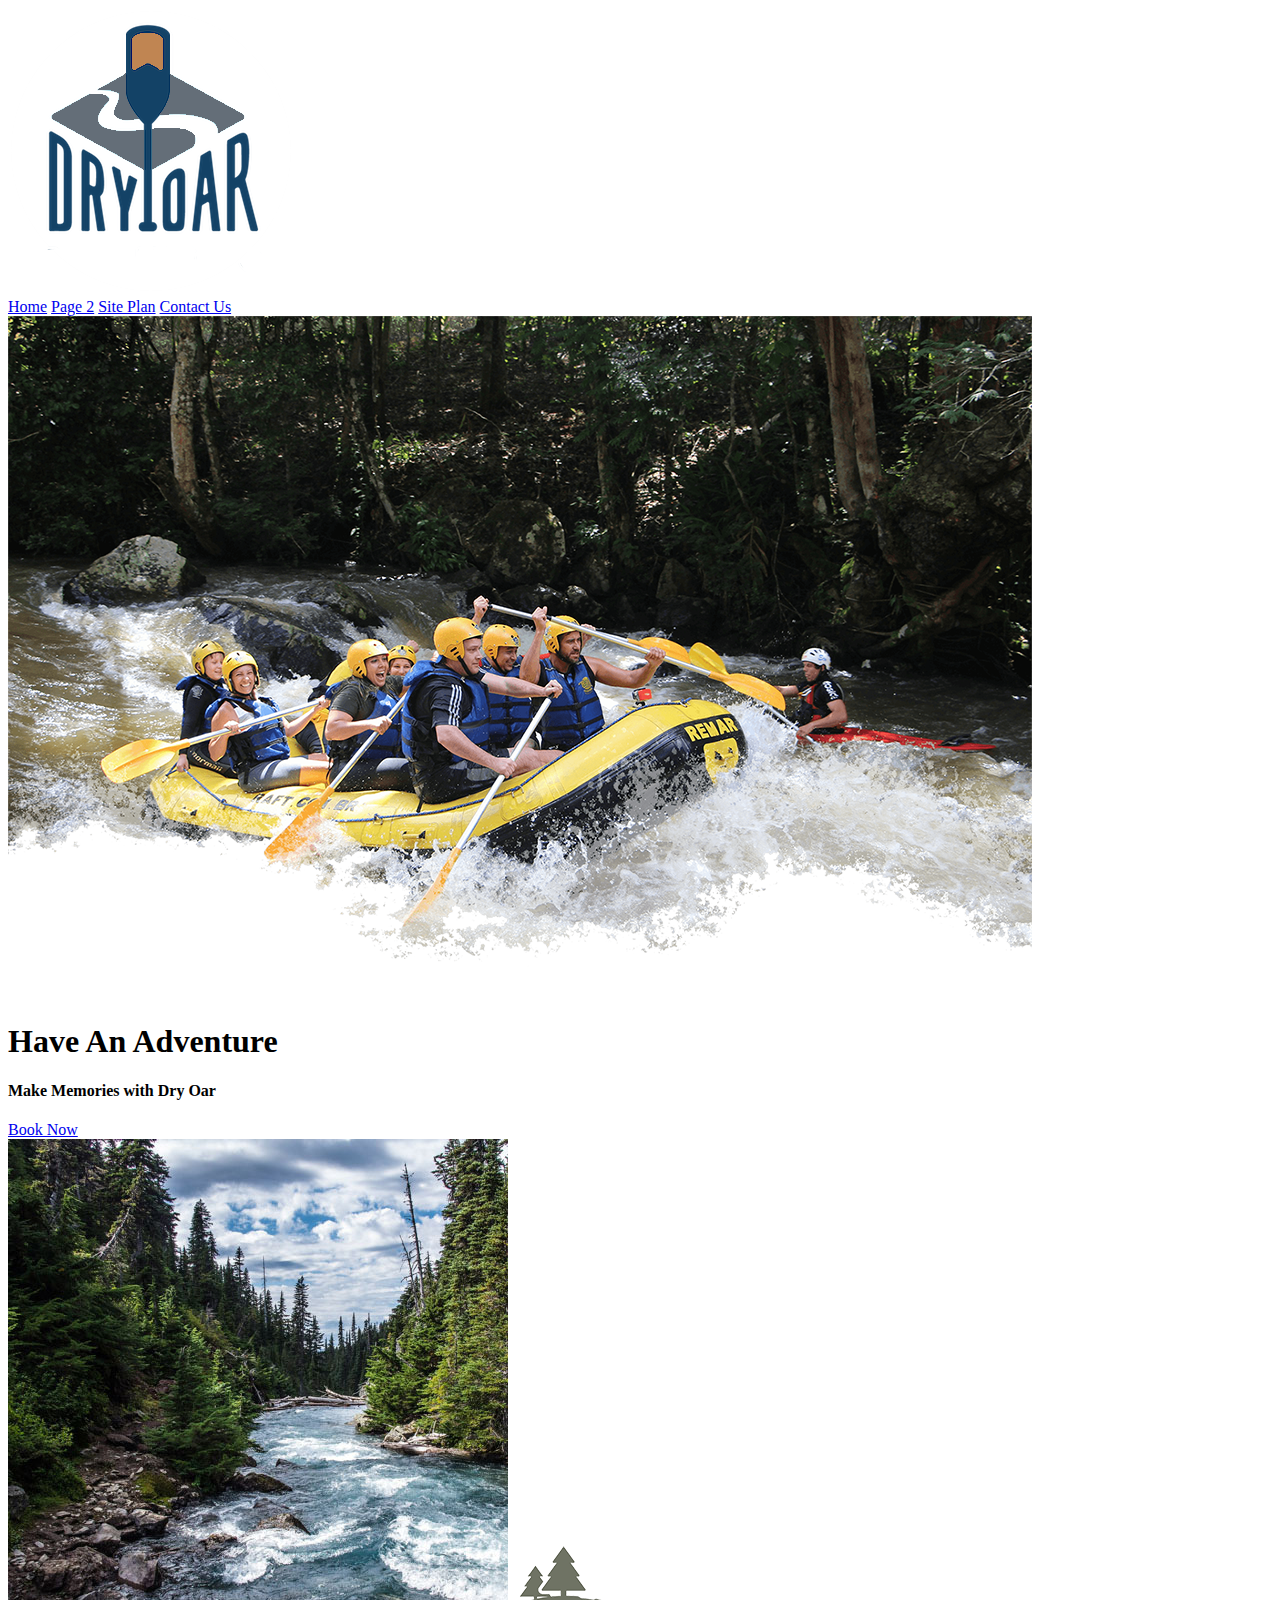
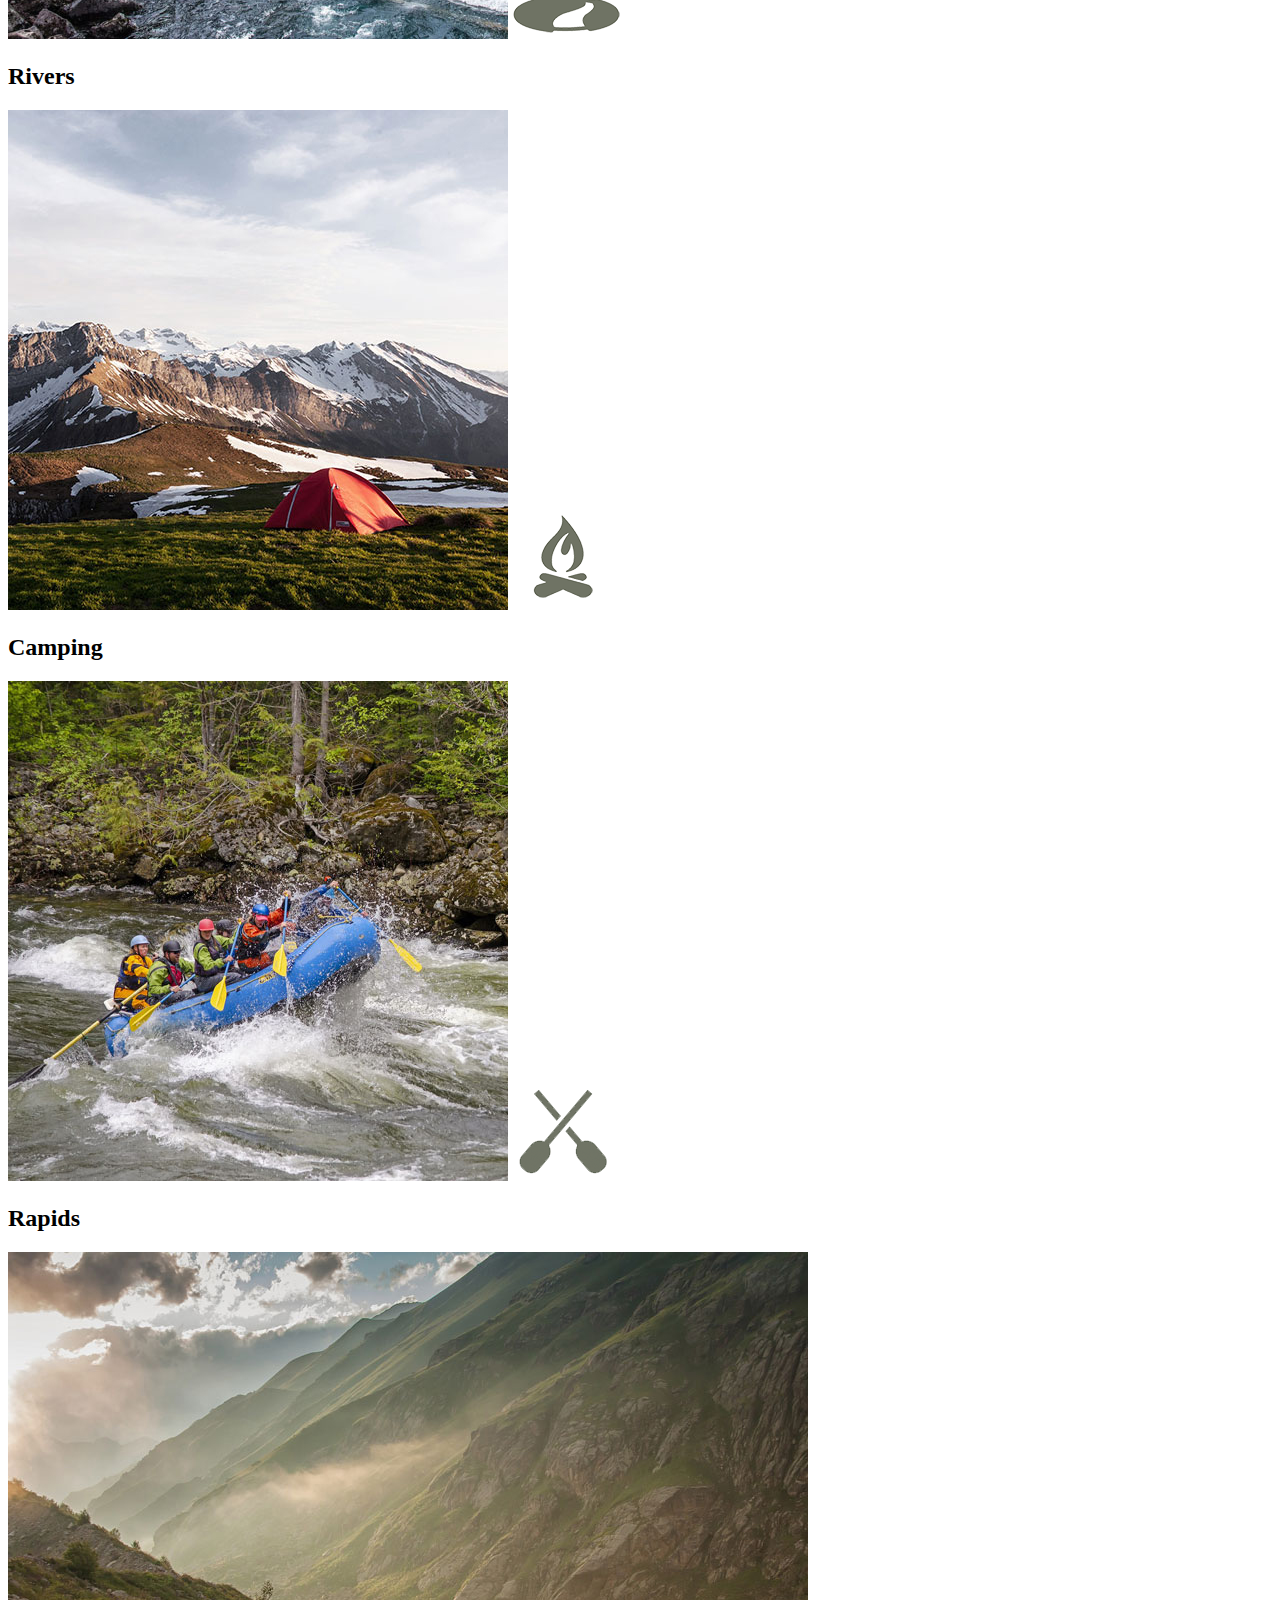
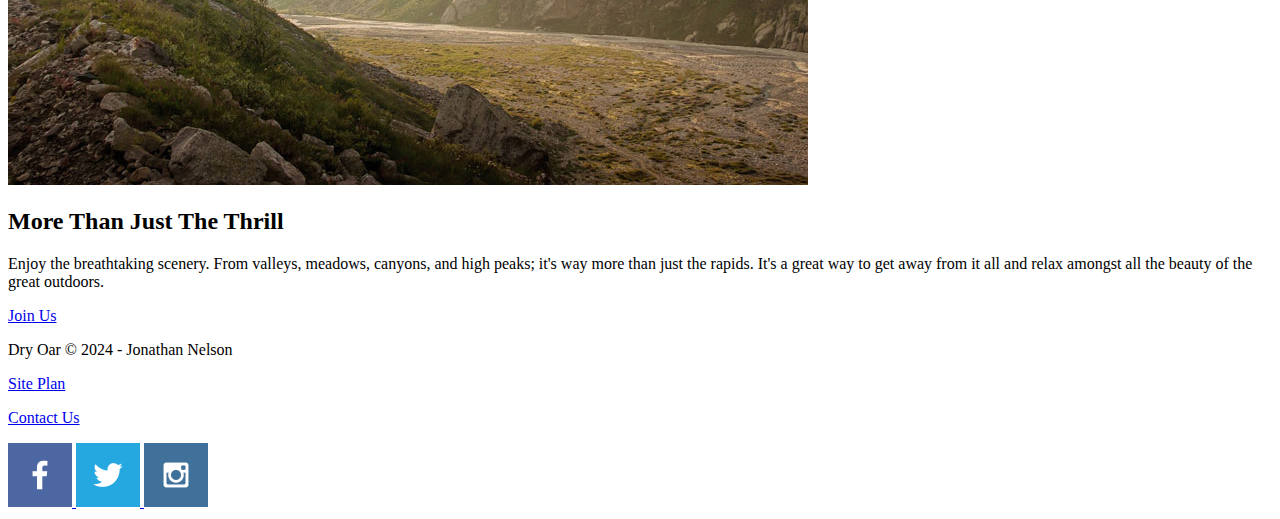
==== wwr/index.html @ 9e2e6ada "added home page for white water rafting" ====
<!DOCTYPE html>
<html lang="en">
<head>
    <meta charset="UTF-8">
    <meta name="viewport" content="width=device-width, initial-scale=1.0">
    <title>Dry Oar Rafting | Home</title>
</head>
<body>
    <header>
        <a id="logo_link" href="index.html">
            <img class="logo" src="images/logo.png" alt="Dry Oar Logo">
        </a>
        <nav>
            <a href="index.html">Home</a>
            <a href="#">Page 2</a>
            <a href="site-plan-rafting.html">Site Plan</a>
            <a href="contact-us.html">Contact Us</a>
        </nav>
    </header>

    <div id="hero">
        <div id="hero-box">
            <img id="hero-img" src="images/hero.png" alt="People enjoying white water rafting">
        </div>
        <section id="hero-msg">
            <h1 class="home-title">Have An Adventure</h1>
            <h4>Make Memories with Dry Oar</h4>
            <div class="button-box">
                <a class="book" href="contact-us.html">Book Now</a>
            </div>
        </section>
    </div>
    <main class="home-grid">
        <section class="rivers-card">
            <img class="card-img" src="images/rivers.jpg" alt="river in forest">
            <img class="icon" src="images/river_icon.png" alt="river icon">
            <h2>Rivers</h2>
        </section>
        <section class="camping-card">
            <img class="card-img" src="images/camping.jpg" alt="tent in mountains">
            <img class="icon" src="images/fire_icon.png" alt="fire icon">
            <h2>Camping</h2>
        </section>
        <section class="rapids-card">
            <img class="card-img" src="images/rapids.jpg" alt="rafting boat">
            <img class="icon" src="images/oars.png" alt="oars icon">
            <h2>Rapids</h2>
        </section>
        <img class="mountains" src="images/mountains.jpg" alt="misty mountains">
        <section class="msg">
            <h2>More Than Just The Thrill</h2>
            <p>Enjoy the breathtaking scenery. From valleys, meadows, canyons, and high peaks; it's way more than just the rapids. It's a great way to get away from it all and relax amongst all the beauty of the great outdoors.</p>
            <a class="join" href="rivers.html">Join Us</a>
        </section>
    </main>
    <footer>
        <p>Dry Oar &copy; 2024 - Jonathan Nelson</p>
        <p><a href="site-plan-rafting.html">Site Plan</a></p>
        <p><a href="contact-us.html">Contact Us</a></p>
        <div class="social">
            <a href="https://facebook.com">
                <img src="images/facebook.png" alt="facebook icon">
            </a>
            <a href="https://twitter.com">
                <img src="images/twitter.png" alt="twitter icon">
            </a>
            <a href="https://instagram.com">
                <img src="images/instagram.png" alt="instagram icon">
            </a>
        </div>
    </footer>
</body>
</html>
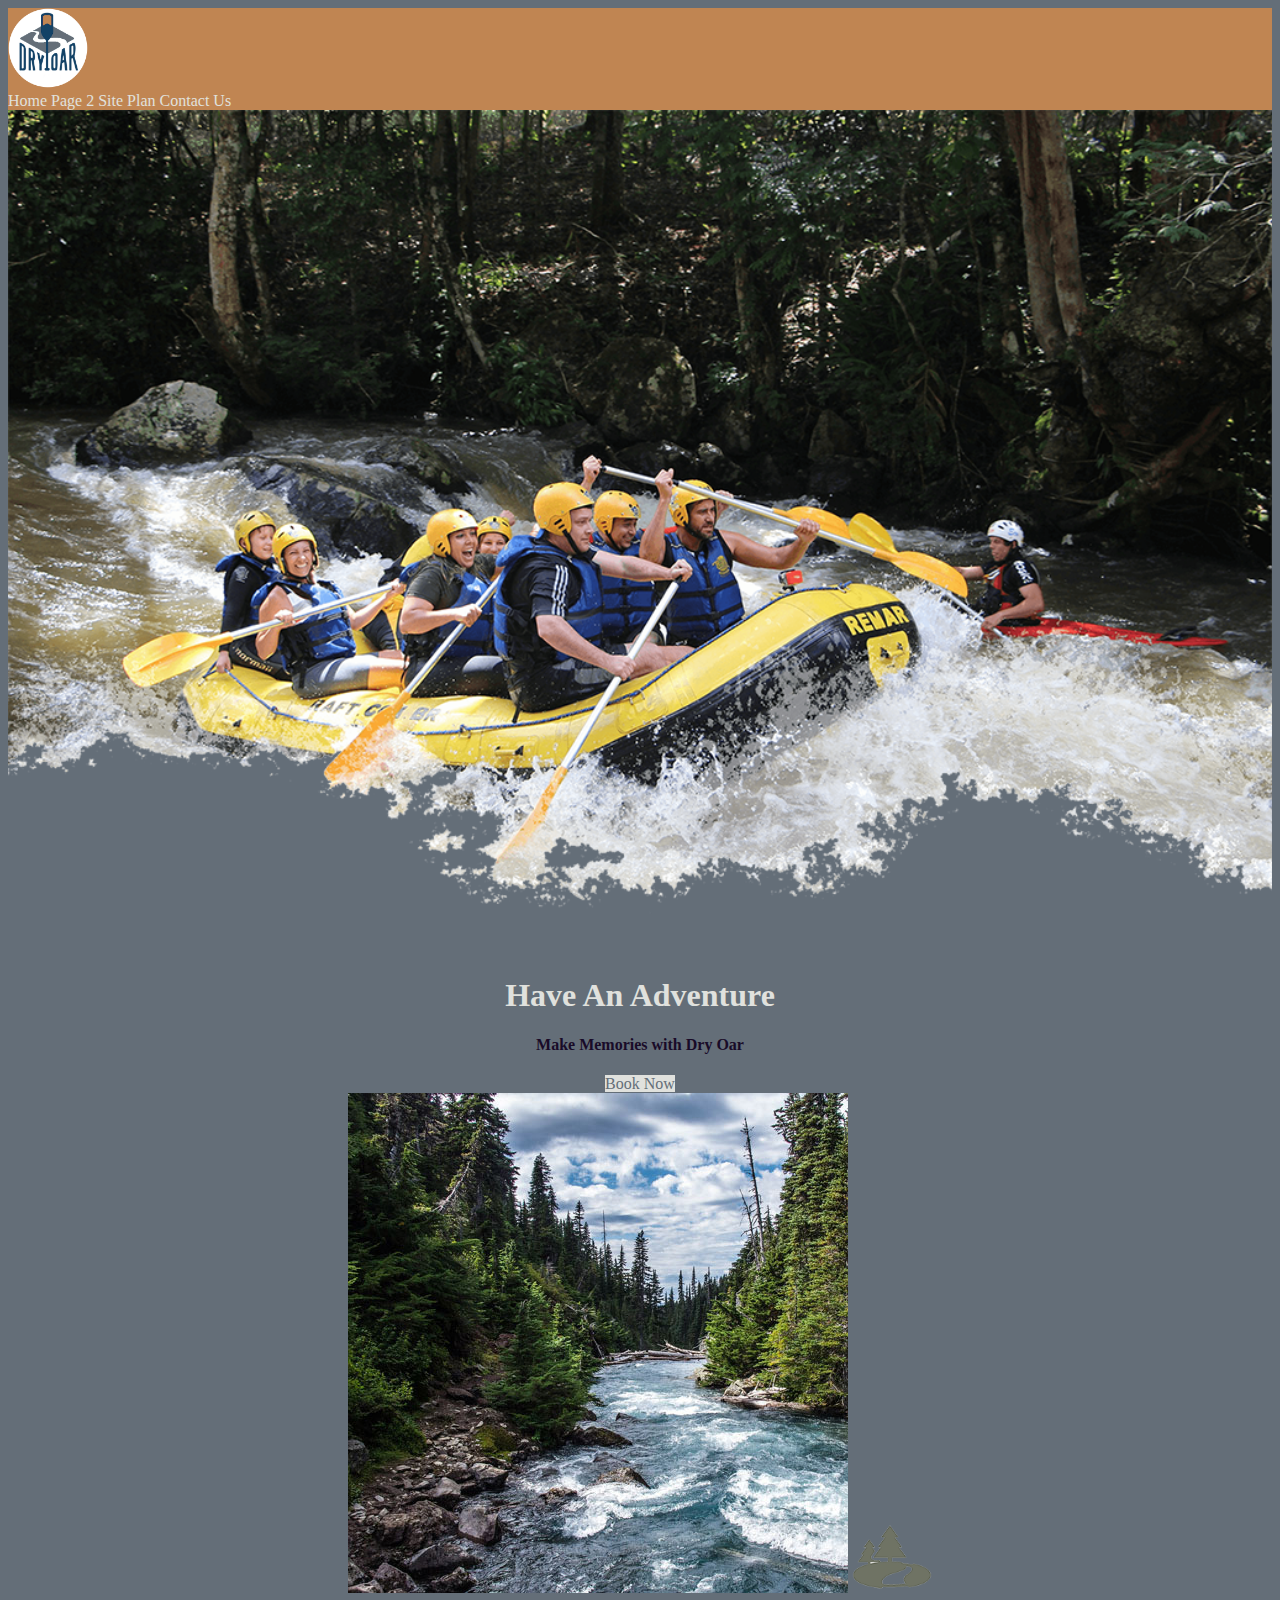
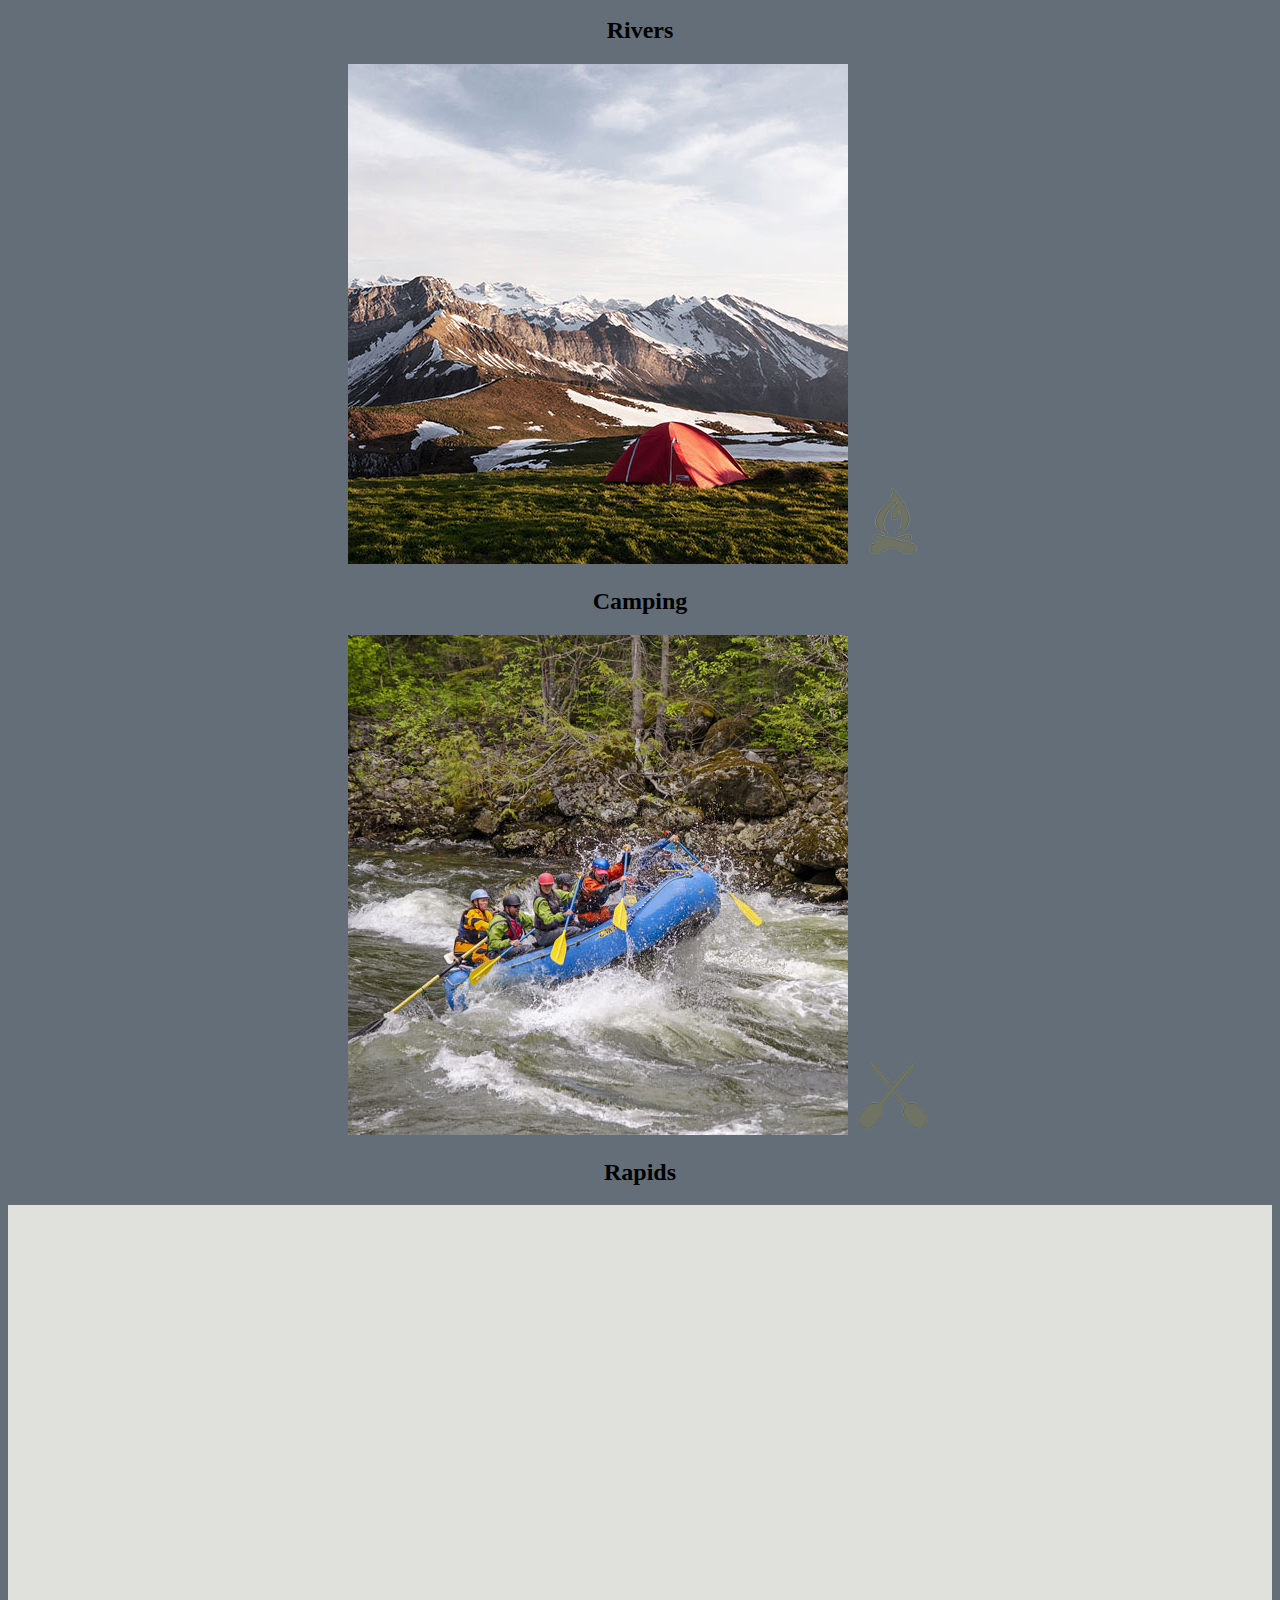
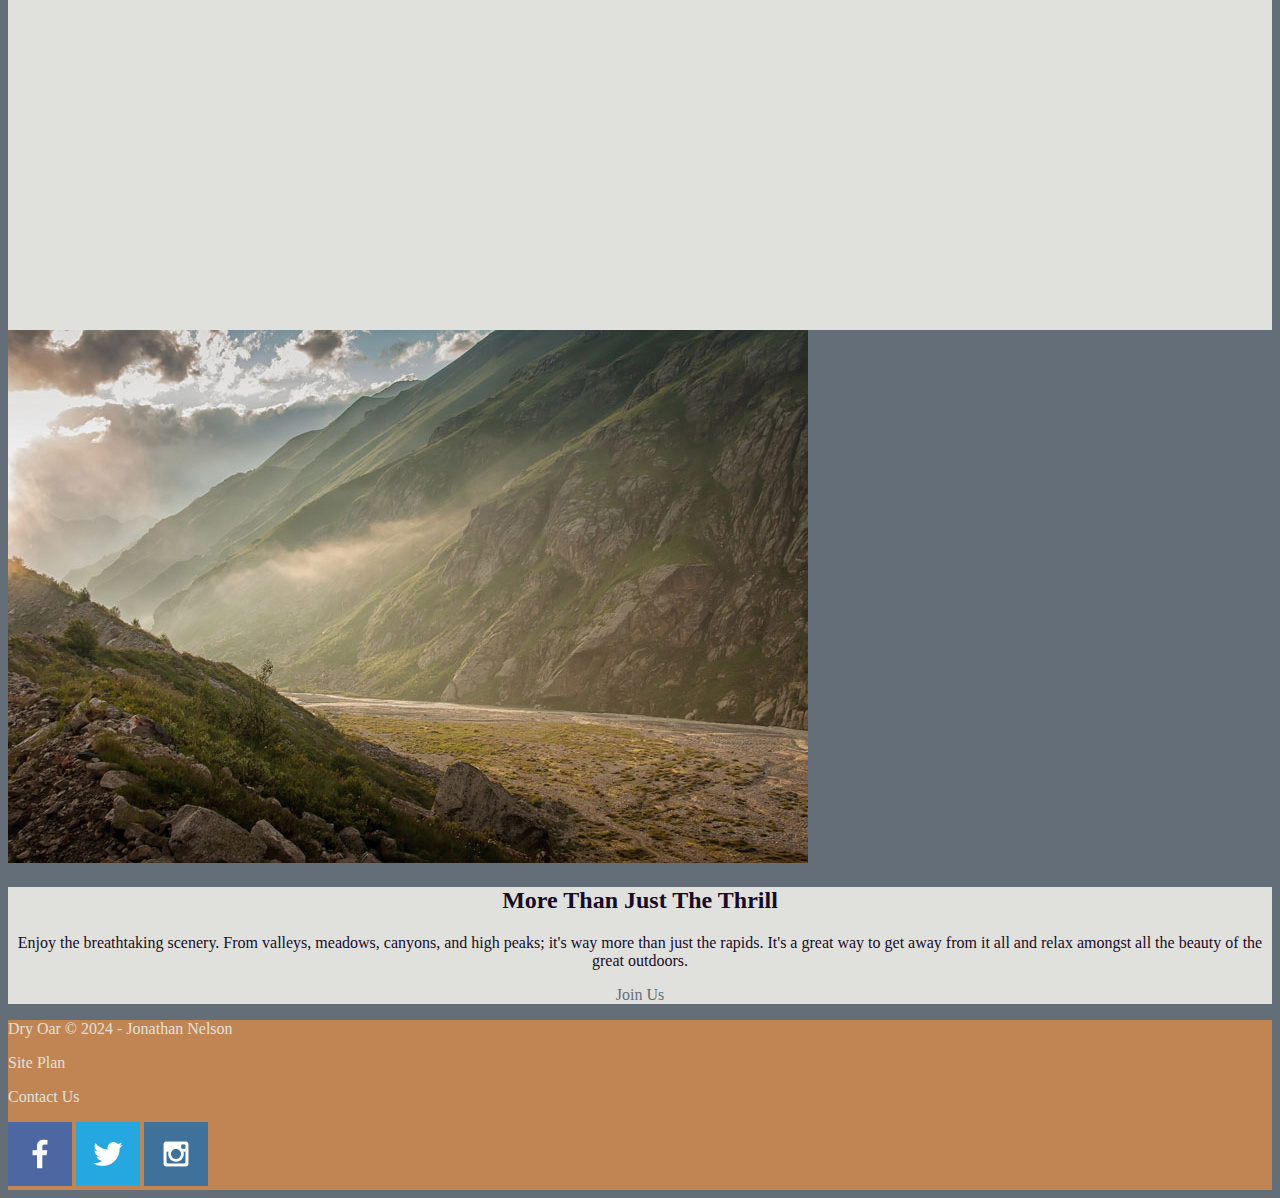
==== commit fd25ca8f: "added css to wwr index" ====
--- a/wwr/index.html
+++ b/wwr/index.html
@@ -4,8 +4,10 @@
     <meta charset="UTF-8">
     <meta name="viewport" content="width=device-width, initial-scale=1.0">
     <title>Dry Oar Rafting | Home</title>
+    <link rel="stylesheet" href="styles/styles.css">
 </head>
 <body>
+    <div id="content">
     <header>
         <a id="logo_link" href="index.html">
             <img class="logo" src="images/logo.png" alt="Dry Oar Logo">
@@ -46,6 +48,7 @@
             <img class="icon" src="images/oars.png" alt="oars icon">
             <h2>Rapids</h2>
         </section>
+        <div id="background"></div>
         <img class="mountains" src="images/mountains.jpg" alt="misty mountains">
         <section class="msg">
             <h2>More Than Just The Thrill</h2>
@@ -58,16 +61,17 @@
         <p><a href="site-plan-rafting.html">Site Plan</a></p>
         <p><a href="contact-us.html">Contact Us</a></p>
         <div class="social">
-            <a href="https://facebook.com">
+            <a href="https://facebook.com" target="_blank">
                 <img src="images/facebook.png" alt="facebook icon">
             </a>
-            <a href="https://twitter.com">
+            <a href="https://twitter.com" target = "_blank">
                 <img src="images/twitter.png" alt="twitter icon">
             </a>
-            <a href="https://instagram.com">
+            <a href="https://instagram.com" target="_blank">
                 <img src="images/instagram.png" alt="instagram icon">
             </a>
         </div>
     </footer>
+    </div>
 </body>
 </html>--- a/wwr/styles/styles.css
+++ b/wwr/styles/styles.css
@@ -0,0 +1,114 @@
+#content {
+    max-width: 1600px;
+    margin: 0 auto;
+
+}
+
+nav a {
+    text-align: center;
+    color: #E0E1DD;
+    text-decoration: none;
+}
+
+#hero-msg h1 {
+    text-align: center;
+}
+
+#hero-msg h4 {
+    text-align: center;
+}
+
+.button-box {
+    text-align: center;
+}
+
+main section {
+    text-align: center;
+}
+
+#background {
+    height: 725px;
+}
+
+
+body {
+    background-color: #646E78;
+}
+
+header {
+    background-color: #C08552;
+}
+
+nav a:hover {
+    background-color: #E0E1DD;
+    color: #190B28;
+}
+
+.book, .join {
+    background-color: #E0E1DD;
+    color: #646E78;
+    text-decoration: none;
+}
+
+.book:hover, .join:hover {
+    background-color: #646E78;
+    color:#E0E1DD;
+}
+
+#background {
+    background-color: #E0E1DD;
+}
+
+.msg {
+    background-color: #E0E1DD;
+}
+
+footer {
+    background-color: #C08552;
+    color:#E0E1DD;
+}
+
+.home-title {
+    color: #E0E1DD;
+}
+
+h4 {
+    color:#190B28;
+}
+
+.msg h2 {
+    color:#190B28;
+}
+
+.msg p {
+    color:#190B28;
+}
+
+footer a {
+    color:#E0E1DD;
+    text-decoration: none;
+}
+
+footer a:hover {
+    color:#646E78;
+}
+
+.logo {
+    width: 80px;
+}
+
+.icon {
+    width: 80px;
+}
+
+#hero-img {
+    width:100%;
+}
+
+footer p {
+    font: size 1.2em;
+}
+
+footer p a:hover {
+    text-decoration: underline;
+}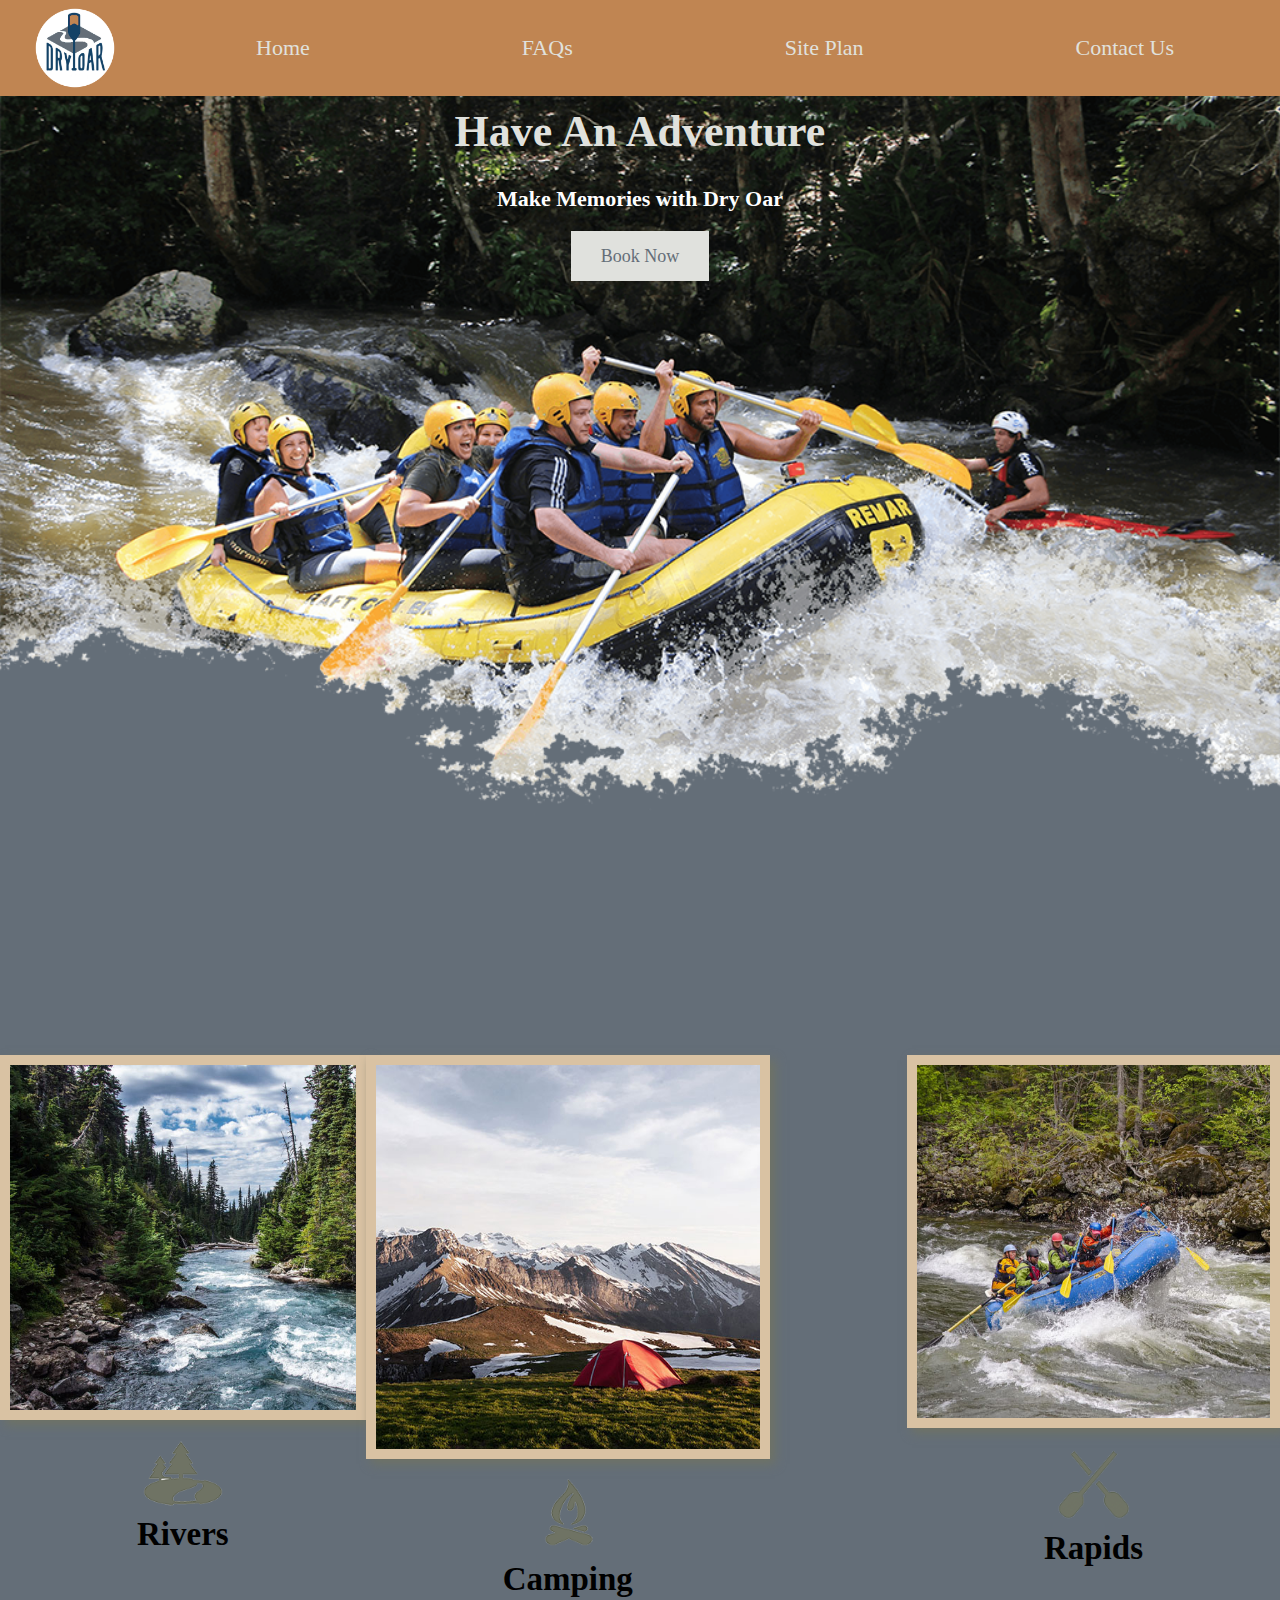
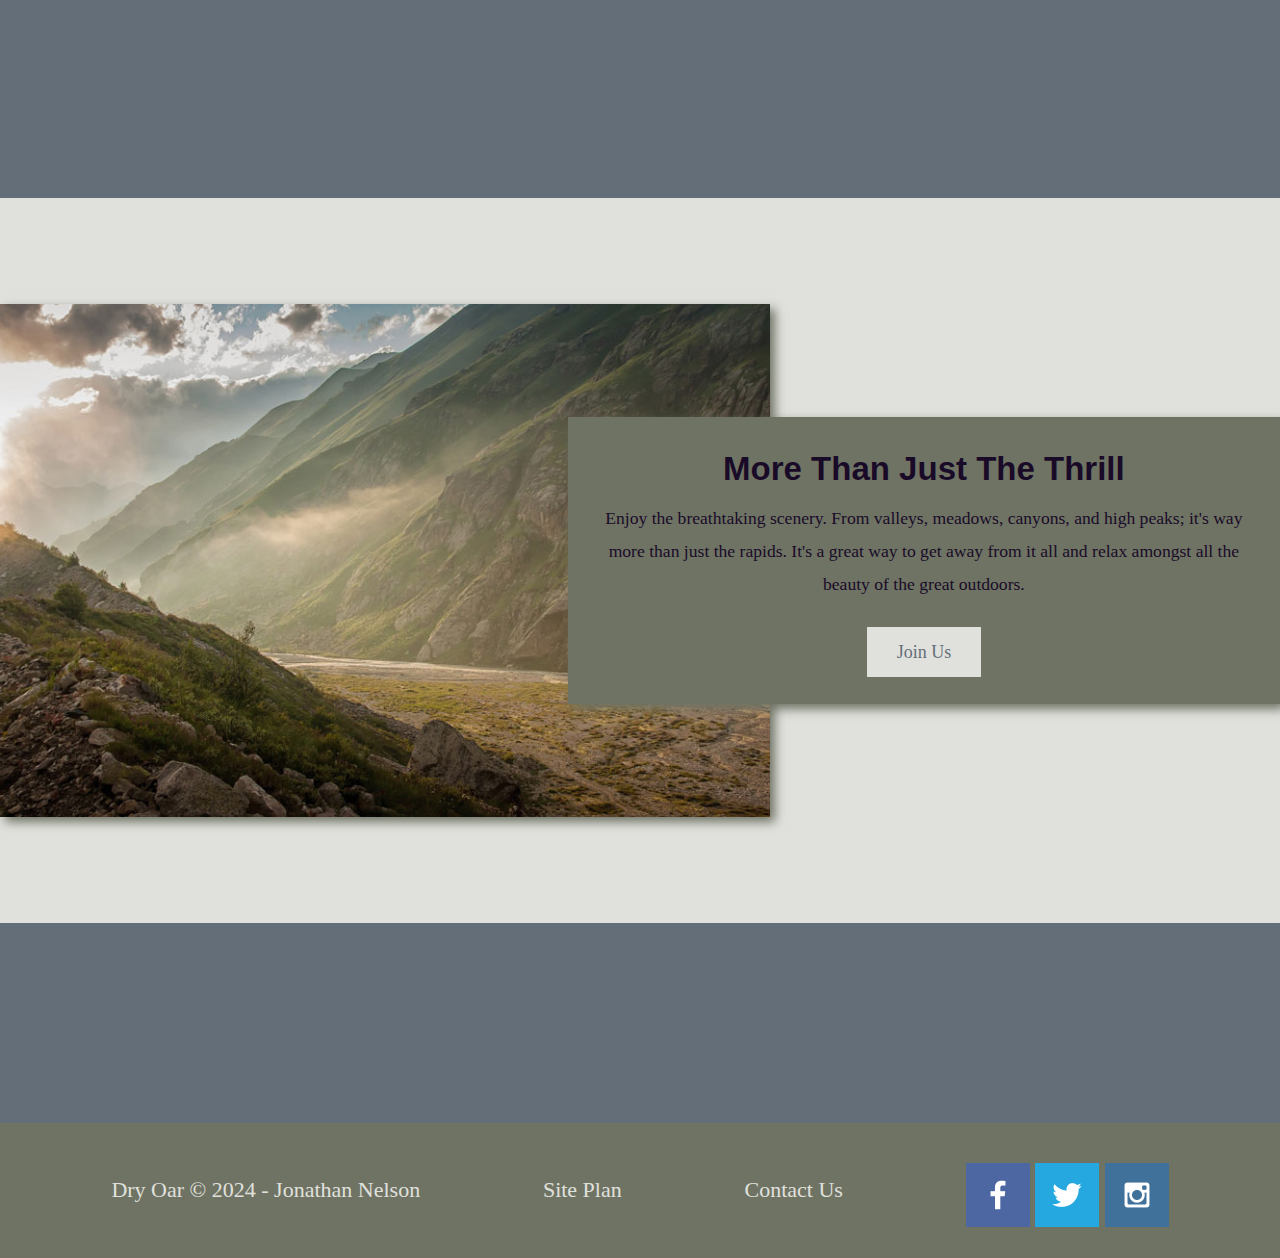
==== commit fac374bb: "added faqs page" ====
--- a/wwr/index.html
+++ b/wwr/index.html
@@ -14,7 +14,7 @@
         </a>
         <nav>
             <a href="index.html">Home</a>
-            <a href="#">Page 2</a>
+            <a href="faq.html">FAQs</a>
             <a href="site-plan-rafting.html">Site Plan</a>
             <a href="contact-us.html">Contact Us</a>
         </nav>
--- a/wwr/styles/styles.css
+++ b/wwr/styles/styles.css
@@ -8,6 +8,7 @@
     text-align: center;
     color: #E0E1DD;
     text-decoration: none;
+    padding: 35px;
 }
 
 #hero-msg h1 {
@@ -33,6 +34,13 @@
 
 body {
     background-color: #646E78;
+    font-family: Cambria, Cochin, Georgia, Times, 'Times New Roman', serif;
+    font-size: 22px;
+    padding: 0;
+    margin: 0;
+}
+h2 {
+    margin: 0;
 }
 
 header {
@@ -48,11 +56,15 @@
     background-color: #E0E1DD;
     color: #646E78;
     text-decoration: none;
+    font-size: 18px;
+    padding: 15px 30px;
+    margin-top: 50px;
 }
 
 .book:hover, .join:hover {
     background-color: #646E78;
     color:#E0E1DD;
+    border-radius: 5px;
 }
 
 #background {
@@ -61,15 +73,21 @@
 
 .msg {
     background-color: #E0E1DD;
+    line-height: 1.5em;
 }
 
 footer {
     background-color: #C08552;
     color:#E0E1DD;
+    padding: 25px 50px;
+    margin-top: 200px
 }
 
 .home-title {
     color: #E0E1DD;
+    font-family:cursive;
+    font-size: 2em;
+    margin-top: 10px;
 }
 
 h4 {
@@ -78,10 +96,14 @@
 
 .msg h2 {
     color:#190B28;
+    font-family: Impact, Haettenschweiler, 'Arial Narrow Bold', sans-serif;
+
 }
 
 .msg p {
     color:#190B28;
+    font-size: .8em;
+    padding-bottom: 15px;
 }
 
 footer a {
@@ -99,6 +121,7 @@
 
 .icon {
     width: 80px;
+    padding-top: 10px;
 }
 
 #hero-img {
@@ -111,4 +134,232 @@
 
 footer p a:hover {
     text-decoration: underline;
-}+}
+
+#logo_link {
+    padding-top: 5px;
+}
+
+footer .social img {
+    padding-top: 15px;
+}
+.rivers-card, .camping-card, .rapids-card {
+    margin: 200px 0;
+}
+
+.card-img {
+    border: 10px;
+}
+main section img {
+    box-sizing: border-box;
+}
+
+header {
+    display: grid;
+    grid-template-columns: 150px auto;
+}
+
+nav {
+    display: flex;
+    justify-content: space-around;
+}
+
+#logo_link {
+    padding-top: 5px;
+    justify-self: center;
+    align-self: center;
+}
+
+
+#hero-box {
+    grid-column: 1/4;
+    grid-row: 1/3;
+    z-index: -1;
+}
+
+#hero-msg {
+    grid-column: 2/3;
+    grid-row: 1/2;
+    margin-top: 100px;
+}
+
+#hero {
+    display: grid;
+    grid-template-columns: 1fr 3fr 1fr;
+    margin-top: -100px; 
+}
+     
+.home-grid {
+    display: grid;
+    grid-template-columns: 10fr;
+
+}
+   
+.card-img, .mountains {
+    width: 100%;
+}
+
+.rivers-card {
+    grid-row: 2/3;
+    grid-column: 2/4;
+}
+
+.camping-card {
+    grid-row: 2/3;
+    grid-column: 5/7;
+}
+
+.rapids-card {
+    grid-row: 2/3;
+    grid-column: 8/10;
+}
+
+#background {
+    grid-row: 4/9;
+    grid-column: 1/11;
+}
+
+.mountains {
+    grid-row: 5/8;
+    grid-column: 2/7;
+}
+
+.msg {
+    grid-row: 6/7;
+    grid-column: 6/10;
+}
+
+footer {
+    background-color: #6f7364;
+    padding: 25px 50px;
+    margin-top: 200px; 
+    display: flex;
+    justify-content: space-around;
+    align-items: center;
+}
+       
+.card-img {
+    border: 10px solid #d9c2a3;
+    transition: transform .5s;
+    box-shadow: 5px 5px 10px #6f7364;
+}
+.card-img:hover {
+    opacity: .6;
+    transform: scale(1.1);
+}
+
+.msg {
+    background-color: #6f7364;
+    padding: 35px;
+    grid-column: 6/10;
+    grid-row: 6/7;
+    box-shadow: 5px 5px 10px #6f7364;
+}
+.mountains {
+    width: 100%;
+    grid-column: 2/7;
+    grid-row: 5/8;
+    box-shadow: 5px 5px 10px #6f7364;
+}
+         
+
+@media screen and (max-width: 900px) {
+    #hero, .home-grid {
+        display: block;
+        height: auto;
+    }
+    nav, footer {
+        flex-direction: column;
+    }
+    nav a {
+        display: block;
+        padding: 15px;
+    }
+    #hero {
+        margin-top: 0;
+    }
+    #hero-msg {
+        margin-top: 0;
+    }
+    #hero-msg h4 {
+        display: none;
+    }
+    #hero-msg h1 {
+        color: white;
+    }
+    .home-title {
+        font-size: 25px;
+    }
+    .rivers-card, .camping-card, .rapids-card { 
+        margin: 50px auto;
+        width: 60%;
+    }
+    #background {
+        display: none;
+    }
+    .mountains, .msg {
+        width: 80%;
+        display: block;
+        margin: 0 auto;
+    }
+    footer {
+        margin-top: 25px;
+    }
+}
+        
+h4 {
+    color: white;
+}
+
+#faq {
+    background-color: white;
+    color: #190B28;
+    width: 80%;
+    
+    margin: auto;
+    margin-top: 40px;
+    margin-bottom: 40px;
+    padding-left: 20px;
+    padding-bottom: 1px;
+    border-radius: 10px;
+}
+
+#rates {
+    background-color: rgb(158, 158, 158);
+    color:#e7ecf0;
+    width: 100%;
+    margin: auto;
+    text-align: center;
+}
+#rates table {
+    margin: auto;
+    text-align: left;
+  }
+
+#rates td {
+    padding-left: 100px;
+  }
+
+
+#blog {
+    position: relative; 
+    width: 90%;
+    background-color:#C08552;
+    color: #E0E1DD;
+    margin: auto;
+    margin-top: 40px;
+    margin-bottom: 20px;
+    padding: 20px;
+    border-radius: 10px;
+  }
+  
+  #blog img {
+    float: left; 
+    margin-right: 20px; 
+    max-width: 300px;
+    
+  }
+  
+  #blog p {
+    margin: 0; 
+  }